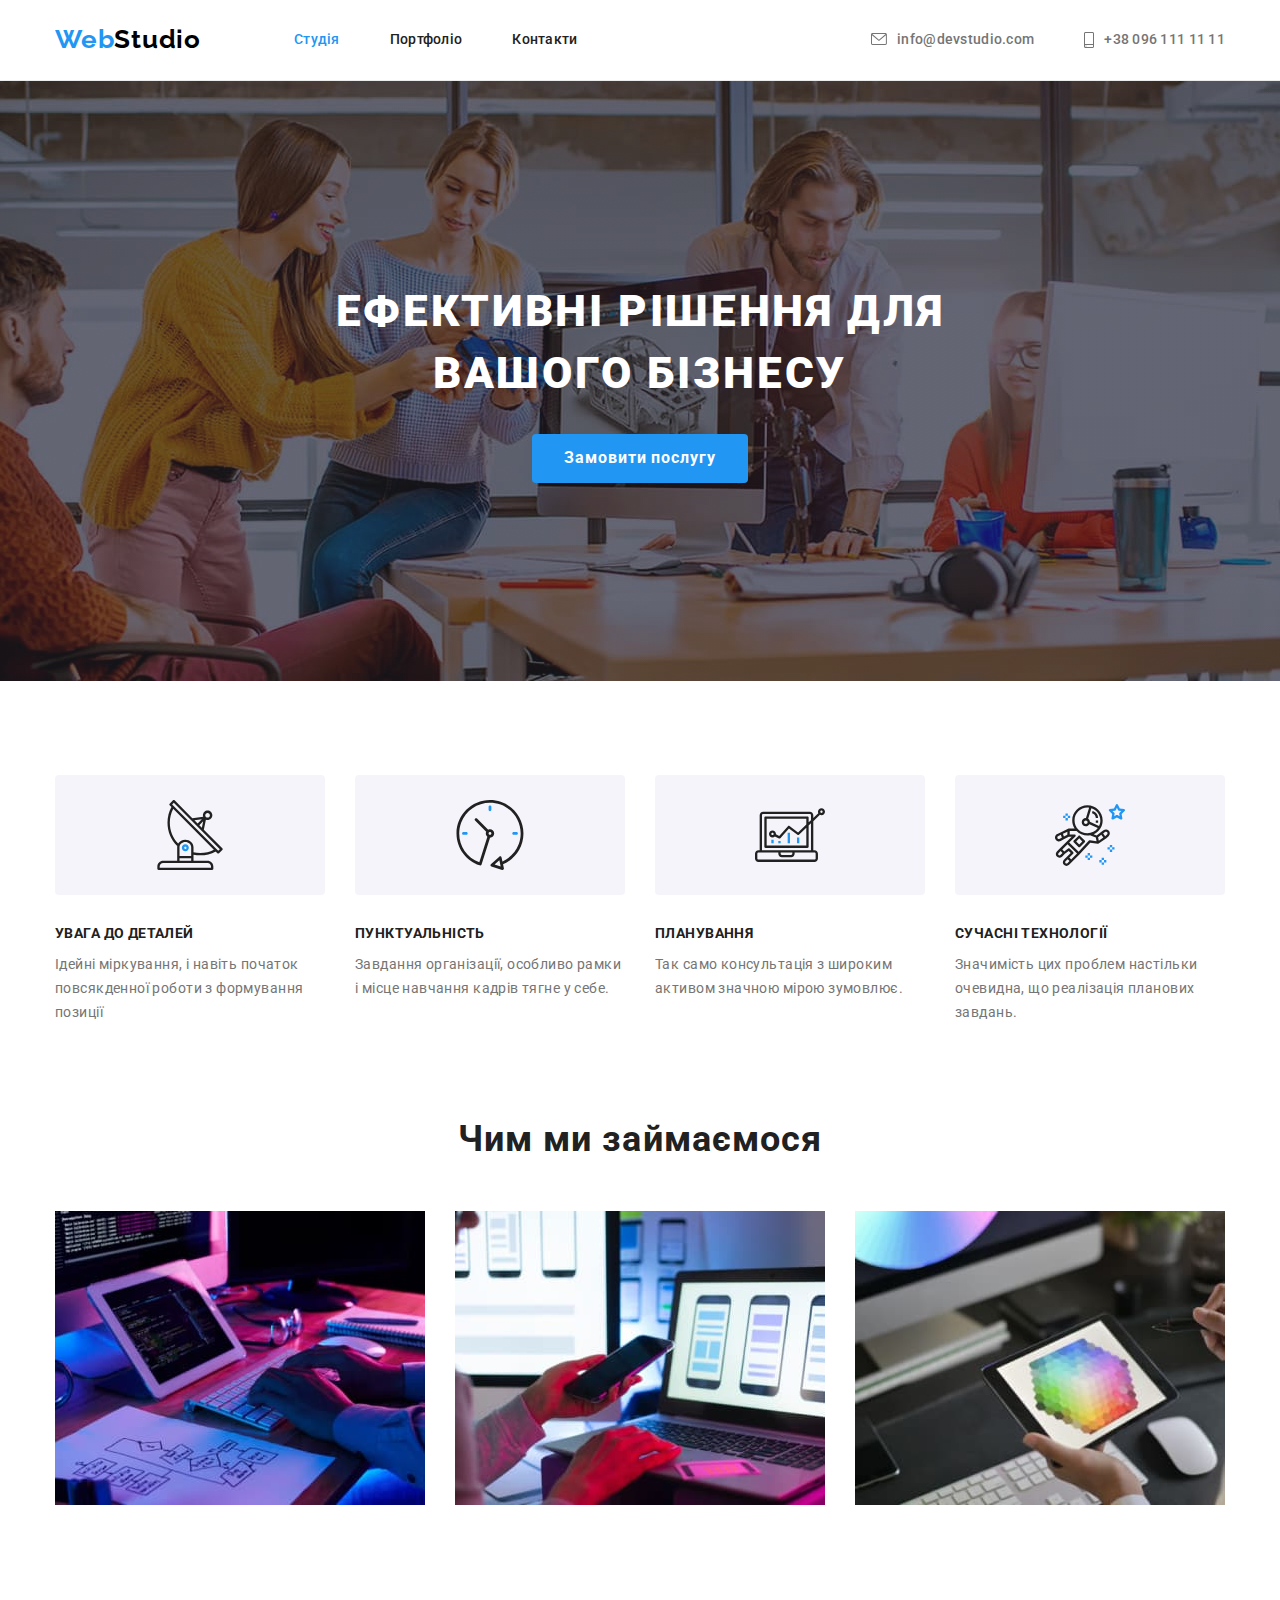
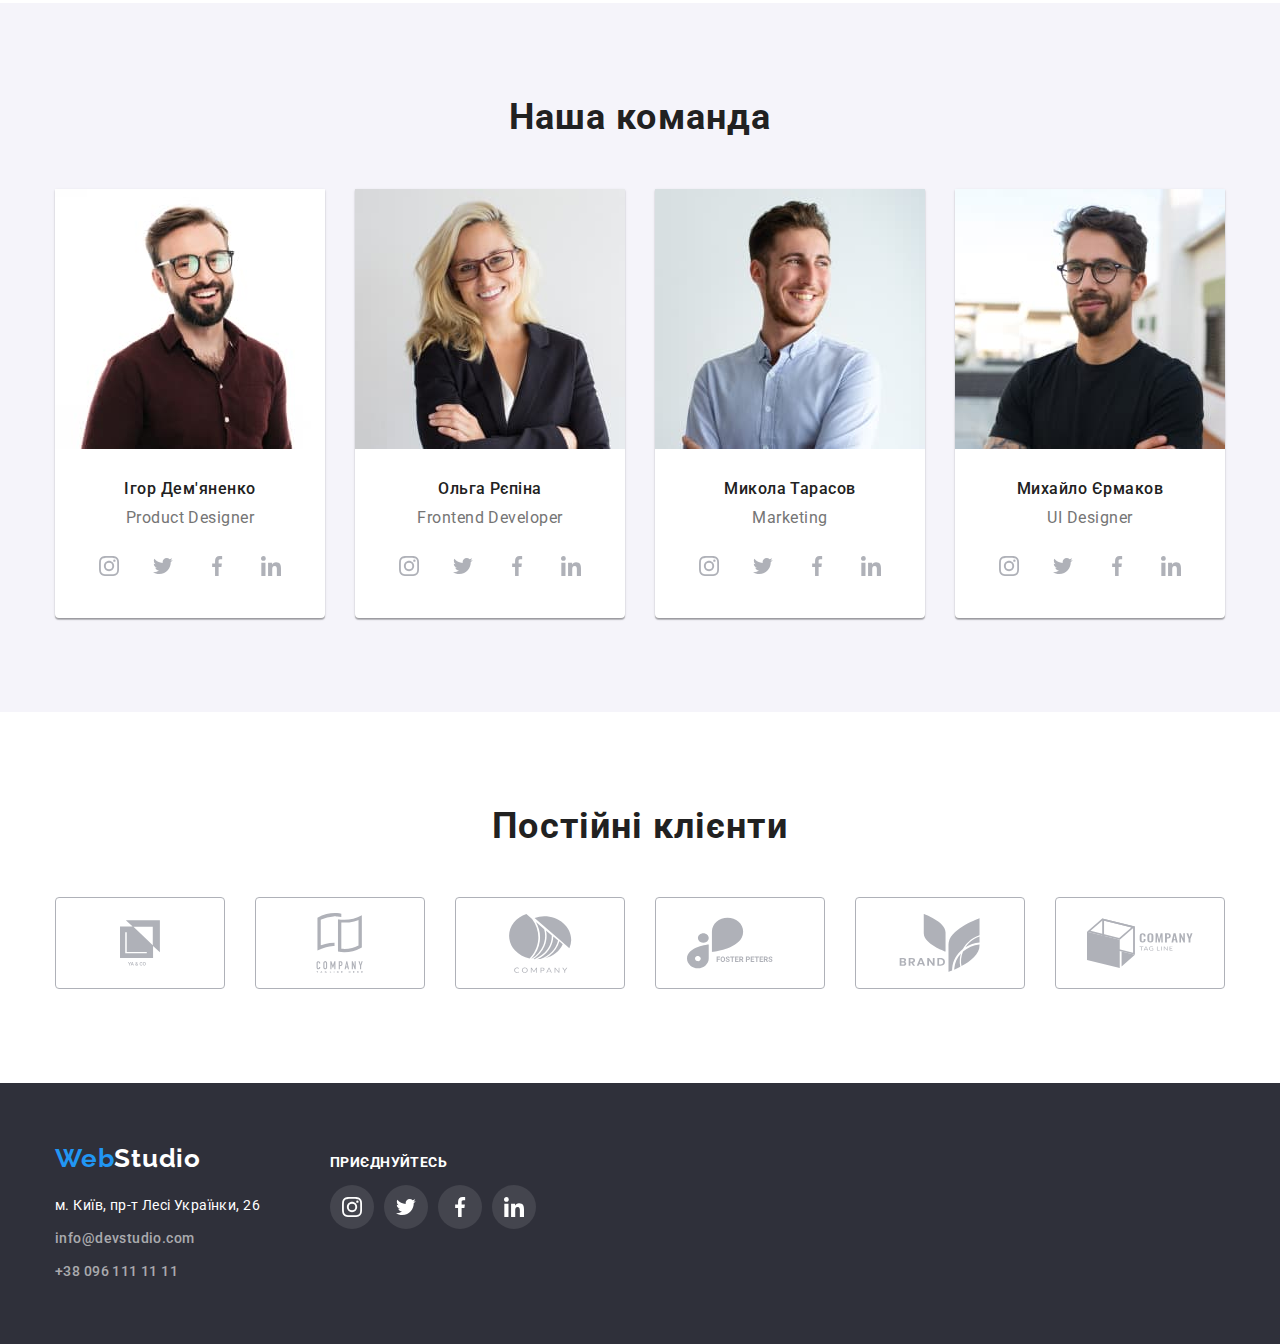
==== index.html @ f79027c0 "Adding necessary files" ====
<!DOCTYPE html>
<html lang="uk">

<head>

    <meta charset="UTF-8">
    <meta http-equiv="X-UA-Compatible" content="IE=edge">
    <meta name="viewport" content="width=device-width, initial-scale=1.0">
    <link rel="preconnect" href="https://fonts.googleapis.com">
    <link rel="preconnect" href="https://fonts.gstatic.com" crossorigin>
    <link
        href="https://fonts.googleapis.com/css2?family=Raleway:wght@700&family=Roboto:wght@400;500;700;900&display=swap"
        rel="stylesheet">
    <title>Document</title>
    <link rel="stylesheet"
        href="https://cdnjs.cloudflare.com/ajax/libs/modern-normalize/1.1.0/modern-normalize.min.css">
    <link rel="stylesheet" href="./css/styles.css">
</head>

<body>
    <header class="page-header">
        <div class="container">
            <div class="header-container">
                <nav class="header-nav">
                    <a href="#" class="logo">Web<span class="logo-part">Studio</span></a>
                    <ul class="nav list">
                        <li class="nav-item">
                            <a href="#" class="link current">Студія</a>
                        </li>
                        <li class="nav-item">
                            <a href="./portfolio.html" class="link">Портфоліо</a>
                        </li>
                        <li class="nav-item">
                            <a href="#" class="link">Контакти</a>
                        </li>
                        </ul>
                </nav>
                <ul class="auth-nav list">
                    <li><a href="mailto:info@devstudio.com" class="contacts nav-item">
                        <svg class="envelope" width="16px" height="12px">
                            <use href="./images/icons.svg#icon-envelope"></use>
                        </svg>
                        info@devstudio.com</a>
                    </li>
                    <li><a href="tel:+380961111111" class="contacts nav-item">
                        <svg class="smartphone" width="10px" height="16px">
                            <use href="./images/icons.svg#icon-smartphone"></use>
                        </svg>
                        +38 096 111 11 11</a></li>
                </ul>
            </div>
        </div>
    </header>
    <main>
        <section class="hero">
            <div class="container">
                <div class="hero-container">
                    <h1 class="hero-title">Ефективні рішення для вашого бізнесу</h1>
                    <button type="button" class="main-button cursors">Замовити послугу</button>
                </div>
            </div>
        </section>
        <section class="advantages">
            <div class="container">
                <h2 class="visually-hidden">Наші переваги</h2>
                <ul class="advantages-list list ">
                    <li class="advantage-list-item">
                        <div class="advantage-icon-card">
                            <svg class="advantage-icon" width="70px" height="70px">
                                <use href="./images/icons.svg#icon-antena"></use>
                            </svg>
                            
                        </div>
                        <h3>Увага до деталей</h3>
                        <p class="advantages-text">Ідейні міркування, і навіть початок повсякденної роботи з формування
                            позиції</p>
                    </li>
                    <li class="advantage-list-item">
                        <div class="advantage-icon-card">
                            <svg class="advantage-icon" width="70px" height="70px">
                                <use href="./images/icons.svg#icon-clock1"></use>
                            </svg>
                            
                        </div>
                        <h3 class="title">Пунктуальність</h3>
                        <p class="advantages-text">Завдання організації, особливо рамки і місце навчання кадрів тягне у
                            себе.</p>
                    </li>
                    <li class="advantage-list-item">
                        <div class="advantage-icon-card">
                            <svg class="advantage-icon" width="70px" height="70px">
                                <use href="./images/icons.svg#icon-computer"></use>
                            </svg>
                            
                        </div>
                        <h3 class="title">Планування</h3>
                        <p class="advantages-text">Так само консультація з широким активом значною мірою зумовлює.</p>
                    </li>
                    <li class="advantage-list-item">
                        <div class="advantage-icon-card">
                            <svg class="advantage-icon" width="70px" height="70px">
                                <use href="./images/icons.svg#icon-astronaut1"></use>
                            </svg>
                            
                        </div>
                        <h3 class="title">Сучасні технології</h3>
                        <p class="advantages-text">Значимість цих проблем настільки очевидна, що реалізація планових
                            завдань.</p>
                    </li>
                </ul>
            </div>
        </section>
        <section class="activity">
            <div class="container">
                <h2 class="activity-title">Чим ми займаємося</h2>
                <ul class="activity-list list">
                    <li class="activity-list-item">
                        <img src="./images/coding.jpg"
                            alt="Чоловік пише код, використовуючи планшет і портативну клавіатуру" width="370">
                    </li>
                    <li class="activity-list-item">
                        <img src="./images/monitor.jpg"
                            alt="Людина створює дизайн веб-сайту для смартфона на ноутбуці" width="370">
                    </li>
                    <li class="activity-list-item">
                        <img src="./images/rainbow.jpg"
                            alt="Людина використовує планшет та стилус, щоб вибрати колір з палітри" width="370">
                    </li>
                </ul>
            </div>
        </section>
        <section class="team">
            <div class="container">
                <h2 class="team-title">Наша команда</h2>
                <ul class="team-list list">
                    <li class="team-photos">
                        <img src="./images/1.jpg" alt="Усміхнений чоловік в окулярах" width="270">
                        <div class="image-text">
                            <h3>Ігор Дем'яненко</h3>
                            <p lang="en" class="team-element">Product Designer</p>
                        <ul class="team-socials list">
                            <li class="team-social-items"><a href="" class="team-social-links">
                                <svg class="team-icon" width="20px" height="20px">
                                    <use href="./images/icons.svg#icon-instagram"></use>
                                </svg>
                            </a></li>
                            <li class="team-social-items"><a href="" class="team-social-links">
                                <svg class="team-icon" width="20px" height="20px">
                                    <use href="./images/icons.svg#icon-twitter"></use>
                                </svg>
                            </a></li>
                            <li class="team-social-items"><a href="" class="team-social-links">
                                <svg class="team-icon" width="20px" height="20px">
                                    <use href="./images/icons.svg#icon-facebook"></use>
                                </svg>
                            </a></li>
                            <li class="team-social-items"><a href="" class="team-social-links">
                                <svg class="team-icon" width="20px" height="20px">
                                    <use href="./images/icons.svg#icon-linkedin"></use>
                                </svg>
                            </a></li>
                        </ul>
                        </div>
                    </li>
                    <li class="team-photos">
                        <img src="./images/2.jpg" alt="Усміхнена жінка в окулярах" width="270">
                        <div class="image-text">
                            <h3>Ольга Рєпіна</h3>
                            <p lang="en" class="team-element">Frontend Developer</p>
                        <ul class="team-socials list">
                                                        <li class="team-social-items"><a href="" class="team-social-links">
                                <svg class="team-icon" width="20px" height="20px">
                                    <use href="./images/icons.svg#icon-instagram"></use>
                                </svg>
                            </a></li>
                            <li class="team-social-items"><a href="" class="team-social-links">
                                <svg class="team-icon" width="20px" height="20px">
                                    <use href="./images/icons.svg#icon-twitter"></use>
                                </svg>
                            </a></li>
                            <li class="team-social-items"><a href="" class="team-social-links">
                                <svg class="team-icon" width="20px" height="20px">
                                    <use href="./images/icons.svg#icon-facebook"></use>
                                </svg>
                            </a></li>
                            <li class="team-social-items"><a href="" class="team-social-links">
                                <svg class="team-icon" width="20px" height="20px">
                                    <use href="./images/icons.svg#icon-linkedin"></use>
                                </svg>
                            </a></li>
                        </ul>
                        </div>
                    </li>
                    <li class="team-photos">
                        <img src="./images/3.jpg" alt="Усміхнений чоловік дивиться праворуч" width="270">
                        <div class="image-text">
                            <h3>Микола Тарасов</h3>
                            <p lang="en" class="team-element">Marketing</p>
                        <ul class="team-socials list">
                            <li class="team-social-items"><a href="" class="team-social-links">
                                    <svg class="team-icon" width="20px" height="20px">
                                        <use href="./images/icons.svg#icon-instagram"></use>
                                    </svg>
                                </a></li>
                            <li class="team-social-items"><a href="" class="team-social-links">
                                    <svg class="team-icon" width="20px" height="20px">
                                        <use href="./images/icons.svg#icon-twitter"></use>
                                    </svg>
                                </a></li>
                            <li class="team-social-items"><a href="" class="team-social-links">
                                    <svg class="team-icon" width="20px" height="20px">
                                        <use href="./images/icons.svg#icon-facebook"></use>
                                    </svg>
                                </a></li>
                            <li class="team-social-items"><a href="" class="team-social-links">
                                    <svg class="team-icon" width="20px" height="20px">
                                        <use href="./images/icons.svg#icon-linkedin"></use>
                                    </svg>
                                </a></li>
                        </ul>
                        </div>
                    </li>
                    <li class="team-photos">
                        <img src="./images/4.jpg" alt="Чоловік в окулярах з легкою посмішкою на обличчі"
                            width="270">
                        <div class="image-text">
                            <h3>Михайло Єрмаков</h3>
                            <p lang="en" class="team-element">UI Designer</p>
                        <ul class="team-socials list">
                            <li class="team-social-items"><a href="" class="team-social-links">
                                    <svg class="team-icon" width="20px" height="20px">
                                        <use href="./images/icons.svg#icon-instagram"></use>
                                    </svg>
                                </a></li>
                            <li class="team-social-items"><a href="" class="team-social-links">
                                    <svg class="team-icon" width="20px" height="20px">
                                        <use href="./images/icons.svg#icon-twitter"></use>
                                    </svg>
                                </a></li>
                            <li class="team-social-items"><a href="" class="team-social-links">
                                    <svg class="team-icon" width="20px" height="20px">
                                        <use href="./images/icons.svg#icon-facebook"></use>
                                    </svg>
                                </a></li>
                            <li class="team-social-items"><a href="" class="team-social-links">
                                    <svg class="team-icon" width="20px" height="20px">
                                        <use href="./images/icons.svg#icon-linkedin"></use>
                                    </svg>
                                </a></li>
                        </ul>
                        </div>
                    </li>
                </ul>
            </div>

        </section>
        <section class="clients">
            <div class="clients-container container">
            <h2 class="clients-title">Постійні клієнти</h2>
            <ul class="clients-list list">
                <li class="clients-item"><a href="" class="clients-link">
                    <svg class="clients-link-icon" width="40px" height="52px">
                        <use href="./images/icons.svg#icon-yaco"></use>
                    </svg>
                </a></li>
                <li class="clients-item"><a href="" class="clients-link">
                    <svg class="clients-link-icon" width="106px" height="60px">
                        <use href="./images/icons.svg#icon-taglineher"></use>
                    </svg>
                </a></li>
                <li class="clients-item"><a href="" class="clients-link">
                    <svg class="clients-link-icon" width="106px" height="60px">
                        <use href="./images/icons.svg#icon-company"></use>
                    </svg>
                </a></li>
                <li class="clients-item"><a href="" class="clients-link">
                    <svg class="clients-link-icon" width="106px" height="60px">
                        <use href="./images/icons.svg#icon-fosterpeters"></use>
                    </svg>
                </a></li>
                <li class="clients-item"><a href="" class="clients-link">
                    <svg class="clients-link-icon" width="106px" height="60px">
                        <use href="./images/icons.svg#icon-brand"></use>
                    </svg>
                </a></li>
                <li class="clients-item"><a href="" class="clients-link">
                    <svg class="clients-link-icon" width="106px" height="60px">
                        <use href="./images/icons.svg#icon-tagline"></use>
                    </svg>
                </a></li>
            </ul>
            </div>
        </section>
    </main>
    <footer class="footer">
        <div class="footer-container container">
        <div class="footer-navigation">
            <a href="#" class="logo">Web<span class="logo-part">Studio</span></a>
            <address>
                <ul class="footer-list list">
                    <li class="footer-nav">
                        <a href="https://goo.gl/maps/Ni8b5LG6es7MUAs99" class="map">м. Київ, пр-т Лесі Українки, 26</a>
                    </li>
                    <li class="footer-nav">
                        <a href="mailto:info@devstudio.com" class="contacts">info@devstudio.com</a>
                    </li>
                    <li class="footer-nav">
                        <a href="tel:+380961111111" class="contacts">+38 096 111 11 11</a>
                    </li>
                </ul>
            </address>
        </div>
            <div class="footer-links">
            <p class="footer-link-text">Приєднуйтесь</p>
            <ul class="soc-list list">
                <li class="soc-item"><a href="" class="soc-link">
                                    <svg class="soc-icon" width="20px" height="20px">
                                        <use href="./images/icons.svg#icon-instagram"></use>
                                    </svg>
                </a></li>
                <li class="soc-item"><a href="" class="soc-link">
                                    <svg class="soc-icon" width="20px" height="20px">
                                        <use href="./images/icons.svg#icon-twitter"></use>
                                    </svg>
                </a></li>
                <li class="soc-item"><a href="" class="soc-link">
                                    <svg class="soc-icon" width="20px" height="20px">
                                        <use href="./images/icons.svg#icon-facebook"></use>
                                    </svg>
                </a></li>
                <li class="soc-item"><a href="" class="soc-link">
                                    <svg class="soc-icon" width="20px" height="20px">
                                        <use href="./images/icons.svg#icon-linkedin"></use>
                                    </svg>
                </a>
            </li>
            </ul>
            </div>
        </div>
    </footer>
</body>
</html>
---- css/styles.css ----
/* Main Page */
html {
    box-sizing: border-box;
}

*,
* ::before,
* ::after {
    box-sizing: inherit;
}

:root {
    --primary-text-color: #757575;
    --secondary-text-color: #212121;
    --hover-color: #2196F3;
    --primary-bcg-color: #F5F4FA;
    --secondary-bcg-color: #FFFFFF;
    --icons-color:#AFB1B8;
}

body {
    color: var(--primary-text-color);
    background-color: #FFFFFF;
    font-family: 'Roboto';
}

.list {
    list-style: none;
    padding: 0;
    margin: 0;
}

.visually-hidden {
    position: absolute;
    white-space: nowrap;
    width: 1px;
    height: 1px;
    overflow: hidden;
    border: 0;
    padding: 0;
    clip: rect(0000);
    clip-path: inset(50%);
    margin: -1px;
}

.container {
    width: 1200px;
    padding-right: 15px;
    padding-left: 15px;
    margin: 0 auto;
}

/* Header*/

/* Logo */
.logo {
    flex-shrink: 0;
    color: #2196F3;
    text-decoration: none;
    font-family: 'Raleway';
    font-weight: 700;
    font-size: 26px;
    line-height: 1.2;
    letter-spacing: 0.03em;
}

.logo-part {
    color: black;
}

.page-header {
    margin-top: 0;
    border-bottom: 1px solid #ECECEC;
}

.header-container {
    display: flex;
    margin-top: 0;
    height: 80px;
    align-items: center;
    margin-left: auto;
    padding-top: 24px;
    padding-bottom: 25px;
    justify-content: space-between;
}

.header-nav {
    display: flex;
    margin-top: 0;
}

.header-nav {
    align-items: center;
    flex-grow: 1;
    gap: 93px;
}

.nav {
    display: flex;
}

.auth-nav {
    display: flex;
    align-items: center;
    gap: 50px;
}


.nav .link {
    padding-top: 32px;
    padding-bottom: 32px;
    color: var(--secondary-text-color);
    font-weight: 500;
    font-size: 14px;
    line-height: 1.1;
    letter-spacing: 0.02em;
    text-decoration: none;
}

.nav-item {
    display: flex;
    align-items: center;
    justify-content: center;
}

.nav-item:not(:last-child) {
    margin-right: 50px;
}

.nav .link:hover,
.nav .link:focus {
    color: var(--hover-color);
}

.nav .link.current {
    color: var(--hover-color);
}

.contacts {
    color: #757575;
    font-weight: 500;
    font-size: 14px;
    line-height: 1.1;
    letter-spacing: 0.02em;
    text-decoration: none;
}

.contacts:hover,
.contacts:focus {
    color: var(--hover-color);
}

.envelope {
    margin-right: 10px;
    fill: var(--primary-text-color);
}

.contacts:hover .envelope {
  fill: var(--hover-color);
}

.contacts:focus .envelope{
 fill: var(--hover-color);
}

.smartphone{
    margin-right: 10px;
    fill: var(--primary-text-color);
}
.contacts:hover .smartphone{
    fill: var(--hover-color);
}
.contacts:focus .smartphone{
    fill: var(--hover-color);
}


/* Hero */
.hero {
    padding-top: 200px;
    padding-bottom: 200px;
    background-color: #2F303A;
background-image: linear-gradient(rgba(47, 48, 58, 0.4), rgba(47, 48, 58, 0.4)), url(../images/background.jpg);
background-repeat: no-repeat;
background-position: center;
height: 600px;
max-width: 1600px;
margin-left: auto;
margin-right: auto;
background-size: cover;
}

.hero-container {
    align-items: center;
    justify-content: center;
    text-align: center;
}

.hero-title {
    margin: 0 auto;
    margin-bottom: 30px;
    margin-top: 0px;
    max-width: 696px;

    color: #FFFFFF;
    font-weight: 900;
    font-size: 44px;
    line-height: 1.4;
    letter-spacing: 0.06em;
    text-transform: uppercase;
    text-align: center;
}


/* Button */
.main-button {
    display: inline-block;
    border-radius: 4px;
    padding: 10px 32px;
    min-width: 216px;
    color: #FFFFFF;
    background-color: #2196F3;
    border: 0;
    font-family: 'Roboto';
    font-weight: 700;
    font-size: 16px;
    line-height: 1.8;
    letter-spacing: 0.06em;
}

.main-button:hover,
.main-button:focus {
    color: #FFFFFF;
    background-color: #188CE8;
    border: 0;
    box-shadow: 0px 4px 4px rgba(0, 0, 0, 0.15);
}

.button {
    display: inline-block;
    color: var(--secondary-text-color);
    background-color: #F5F4FA;
    border: 0;
    font-family: 'Roboto';
    font-weight: 500;
    font-size: 16px;
    line-height: 1.6;
    letter-spacing: 0.03em;
    border-radius: 4px;
    padding: 6px 22px;
    text-align: center;
    margin-top: 0;
}

.button :first-child {
    display: inline-block;
    padding: 6px 25px;
}

.button:hover,
.button:focus {
    color: #FFFFFF;
    background-color: var(--hover-color);
    box-shadow: 0px 3px 1px rgba(0, 0, 0, 0.1), 0px 1px 2px rgba(0, 0, 0, 0.08), 0px 2px 2px rgba(0, 0, 0, 0.12);
}

.cursors {
    cursor: pointer;
}

/* Advantages */
.advantages {
    padding-top: 94px;
    padding-bottom: 94px;
    background-color: var(--secondary-bcg-color);
}

.advantages-list {
    display: flex;
    /* align-items: center; */
    margin-top: 0;
    font-size: 14px;
    line-height: 24px;
    letter-spacing: 0.03em;
}

.advantage-list-item {
    width: 270px;
    margin-left: 0;
    margin-right: auto;
    margin-right: 30px;
}

.advantage-list-item:last-child {
    margin-right: 0;
}

.advantages-list h3 {
    margin-top: 0;
    margin-bottom: 10px;
    font-weight: 700;
    font-size: 14px;
    line-height: 1.2;
    letter-spacing: 0.03em;
    color: var(--secondary-text-color);
    text-transform: uppercase
}

.advantages-text {
    margin-top: 0;
    margin-bottom: 0;
}

.advantage-icon-card{
    background-color: var(--primary-bcg-color);
        display: flex;
        width: 270px;
        height: 120px;
        border-radius: 4px;
            justify-content: center;
            align-items: center;
            margin-top: 0;
            margin-bottom: 30px;
}

/* Our activity */
.activity {
    padding-bottom: 94px;
    background-color: var(--secondary-bcg-color);
}

.activity-list {
    display: flex;
    justify-content: space-between;
}

.activity-list-item {
    width: 370px;
    display: block;
    max-width: 100%;
    height: auto;
    margin-right: 30px;
}

.activity-list-item:last-child {
    margin-right: 0;
}

.activity-title {
    margin-top: 0;
    margin-bottom: 50px;
    text-align: center;
    color: var(--secondary-text-color);
    font-weight: 700;
    font-size: 36px;
    line-height: 1.2;
    letter-spacing: 0.03em;
}


/* Team */
.team {
    padding-bottom: 94px;
    padding-top: 94px;
    background-color: #F5F4FA;
}

.team-list {
    display: flex;
    justify-content: space-between;
}

.team-photos {
    width: 270px;
    background-color: #FFFFFF;
    font-size: 16px;
    line-height: 1.2;
    letter-spacing: 0.03em;
    border-radius: 0px 0px 4px 4px;
    box-shadow: 0px 1px 3px rgba(0, 0, 0, 0.12), 0px 1px 1px rgba(0, 0, 0, 0.14), 0px 2px 1px rgba(0, 0, 0, 0.2);
}

.team-photos:not(:last-child) {
    margin-right: 30px;
}

.team-photos img {
    display: block;
    max-width: 100%;
    height: auto;
}

.image-text {
    padding-top: 30px;
    padding-bottom: 30px;
}

.team-title {
    text-align: center;
    margin-bottom: 50px;
    margin-top: 0;
    margin-bottom: 50px;
    color: var(--secondary-text-color);
    font-weight: 700;
    font-size: 36px;
    line-height: 1.16;
    letter-spacing: 0.03em;
}

.team h3 {
    margin-top: 0px;
    margin-bottom: 10px;

    text-align: center;
    font-weight: 500;
    font-size: 16px;
    line-height: 1.2;
    color: var(--secondary-text-color);
}

.team-element {
    margin-top: 0;
    margin-bottom: 16px;
    text-align: center;
}

.team-socials {
    display: flex;
    justify-content: center;
    gap: 10px;
}


.team-social-links {
        display: flex;
        align-items:center;
        justify-content: center;
        width: 44px;
        height: 44px;
        background-color: var(--secondary-bcg-color);
        border-radius: 50%;
}

.team-social-links:hover,
.team-social-links:focus{
    background-color: var(--hover-color);
}

.team-icon{
    fill: var(--icons-color);
}

.team-social-links:hover .team-icon{
   fill: var(--secondary-bcg-color);
}

.team-social-links:focus .team-icon {
    fill: var(--secondary-bcg-color);
}
/* Clients */

.clients{
    padding-top: 94px;
    padding-bottom: 94px;
}

.clients-container{
    margin-left: auto;
    margin-right: auto;
}

.clients-title{
    margin-top: 0;
    margin-bottom: 50px;

    font-family: 'Roboto';
    font-style: normal;
    font-weight: 700;
    font-size: 36px;
    line-height: 1.16;
    text-align: center;
    letter-spacing: 0.03em;
    color: var(--secondary-text-color);
}

.clients-list {
    display: flex;
    gap: 30px;
}
.clients-item {
    width: calc((100% - 150px)/6);
   
}

.clients-link {
    display: flex;
    width: 170px;
    height: 92px;
    border: 1px solid #AFB1B8;
    border-radius: 4px;
    align-items: center;
    justify-content: center;
    fill: var(--icons-color);
}

.clients-link:hover,
.clients-link:focus{
    border: 1px solid var(--hover-color);
}
.clients-link:hover .clients-link-icon {
  fill: var(--hover-color);
}
.clients-link:focus .clients-link-icon {
    fill: var(--hover-color);
}
/* Footer  */
.footer {
    padding-top: 60px;
    padding-bottom: 60px;
    background-color: #2F303A;
}

.footer .logo {
    margin-top: 0;
    font-family: 'Raleway';
    font-weight: 700;
    font-size: 26px;
    line-height: 1.2;
    letter-spacing: 0.03em;
    text-decoration: none;
}


.footer-list {
    margin-top: 20px;
}

.footer .logo-part {
    color: #FFFFFF;
    margin-bottom: 20px;
}

.footer-nav {
    margin-top: 0;
}

.footer-nav:not(:last-child) {
    margin-bottom: 9px;
}

.footer .map {
    color: #FFFFFF;
    text-decoration: none;
    font-style: normal;
    font-style: normal;
    font-size: 14px;
    line-height: 1.7;
    letter-spacing: 0.03em;
    text-decoration: none;
}

.footer .map:hover,
.footer .map:focus {
    color: var(--hover-color);
}

.footer .contacts {
    color: rgba(255, 255, 255, 0.6);
    font-style: normal;
    font-size: 14px;
    line-height: 1.7;
    letter-spacing: 0.03em;
    text-decoration: none;
}

.footer .contacts:hover,
.contacts:focus {
    color: var(--hover-color);
}

.footer-link-text{
    margin-top: 0;
    text-transform: uppercase;
    font-family: 'Roboto';
        font-style: normal;
        font-weight: 700;
        font-size: 14px;
        line-height: 1.14;
        letter-spacing: 0.03em;
        color: var(--secondary-bcg-color);
}

.soc-list {
display: flex;
justify-content: center;
gap: 10px;
}

.soc-link {
    display: flex;
    align-items: center;
    justify-content: center;

    width: 44px;
    height: 44px;
    background-color: rgba(255, 255, 255, 0.1);
    border-radius: 50%;
}

.soc-icon{
    fill: var(--secondary-bcg-color);
}

.soc-link:hover,
.soc-link:focus{
    background-color: var(--hover-color);
}

.footer-container{
 display: flex;
 align-items: baseline;
}

.footer-navigation{
    margin-right: 70px;
}
/* Portfolio */

/* Filter */
.filter {
    padding-top: 94px;
    padding-bottom: 94px;
}

.button-container {
    display: flex;
    margin-top: 0px;
    align-items: center;
    justify-content: center;
    margin-bottom: 50px;
}

.button-container-item:not(:last-child) {
    margin-right: 8px;
}

.cards-container {
    width: 1230px;
    padding-left: 15px;
    padding-right: 15px;
    padding-bottom: 30px;
}

.portfolio-cards {
    display: flex;
    flex-wrap: wrap;
    margin-left: 0;
}

.portfolio-cards-element {
    flex-basis: calc((100% - 60px)/3);
    margin-right: 30px;
    margin-bottom: 30px;
}

.cards-text {
    padding: 20px 24px;
    border: 1px solid #EEEEEE;
}

.portfolio-cards-element:nth-last-child(-n+3) {
    margin-bottom: 0px;
}

.portfolio-cards-element:nth-child(3n) {
    margin-right: 0;
}


.portfolio-cards-element h3 {
    margin-top: 0;
    margin-bottom: 4px;
    font-weight: 700;
    font-size: 18px;
    line-height: 2;
    background-color: #FFFFFF;
    color: var(--secondary-text-color);
    letter-spacing: 0.06em;
}
.portfolio-cards-element:hover,
.position-cards-element:focus{
    box-shadow: 0px 1px 1px rgba(0, 0, 0, 0.12), 0px 4px 4px rgba(0, 0, 0, 0.06), 1px 4px 6px rgba(0, 0, 0, 0.16);
}
.portfolio-images {
    display: block;
    max-width: 100%;
    height: auto;
    margin-top: 0;
}

.portfolio-text {
    margin-top: 0;
    margin-bottom: 0;
    font-family: 'Roboto';
    font-size: 16px;
    line-height: 1.875;
    letter-spacing: 0.03em;
}
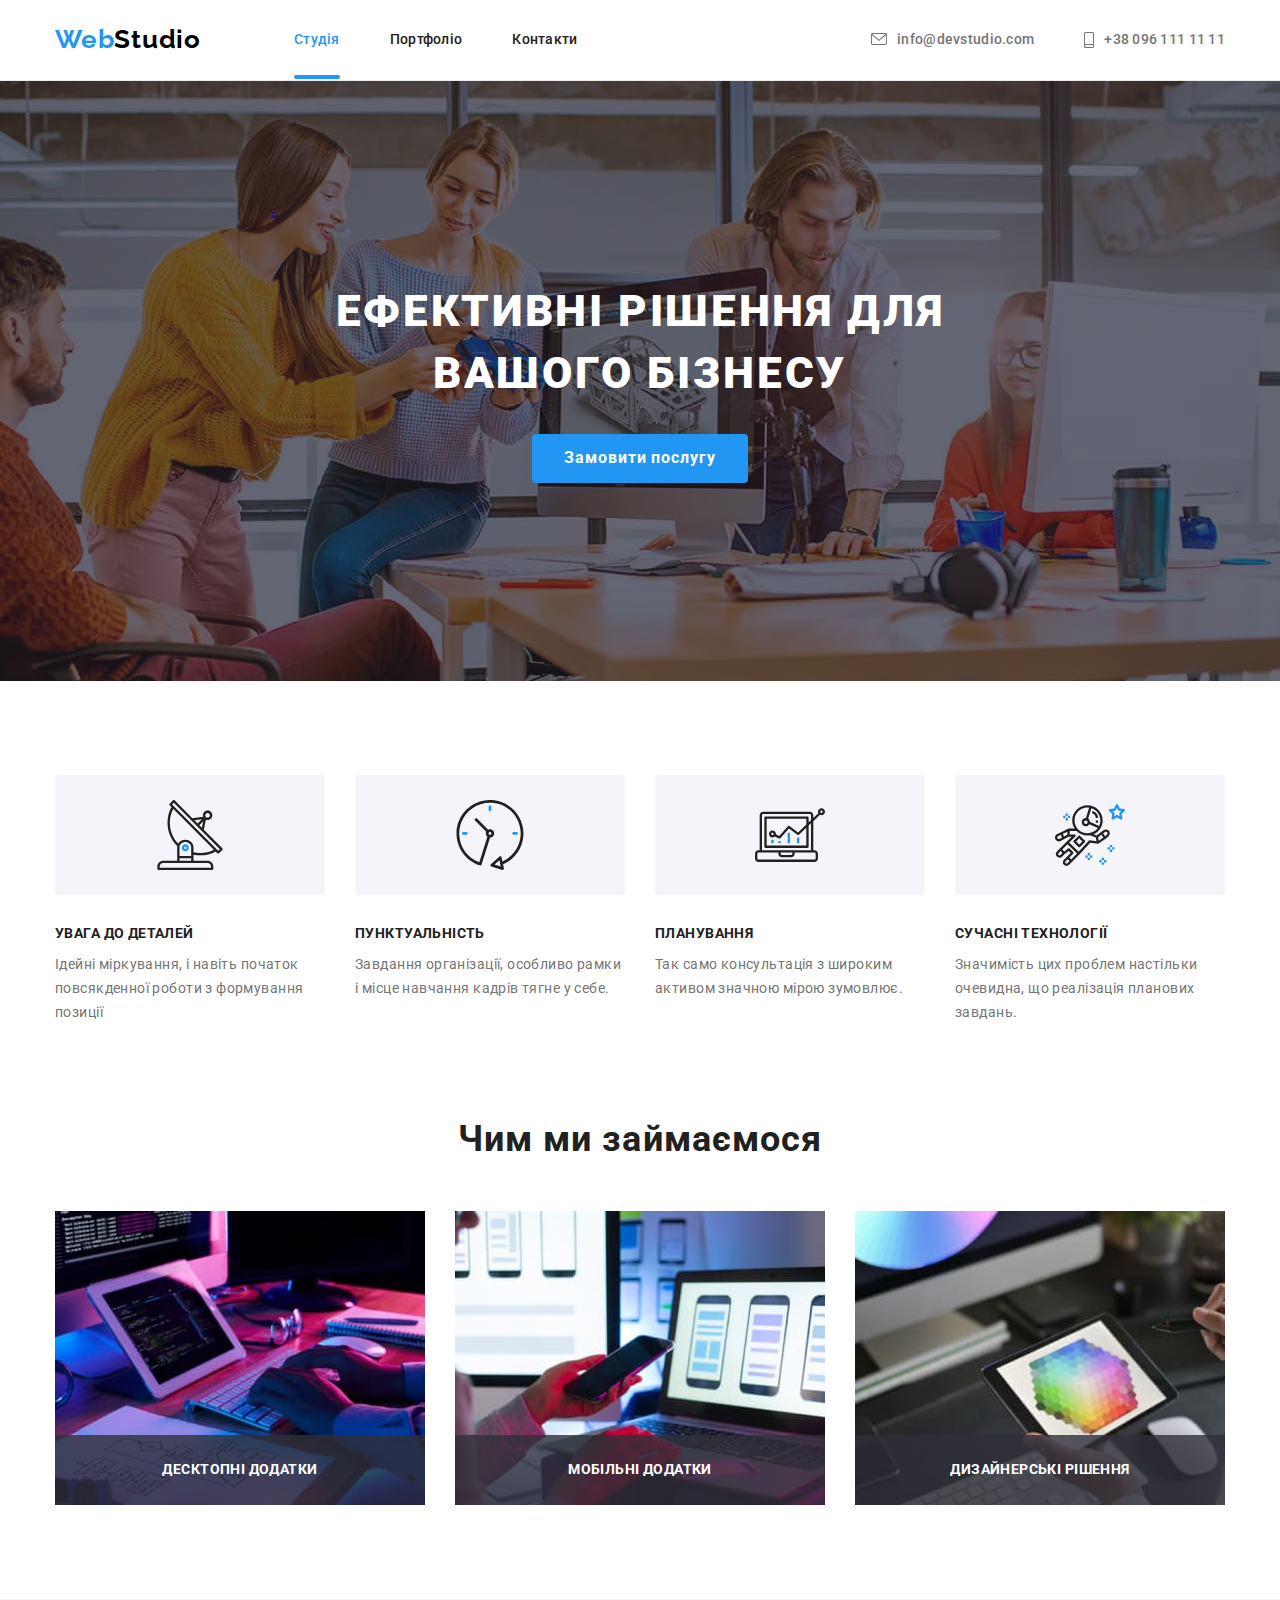
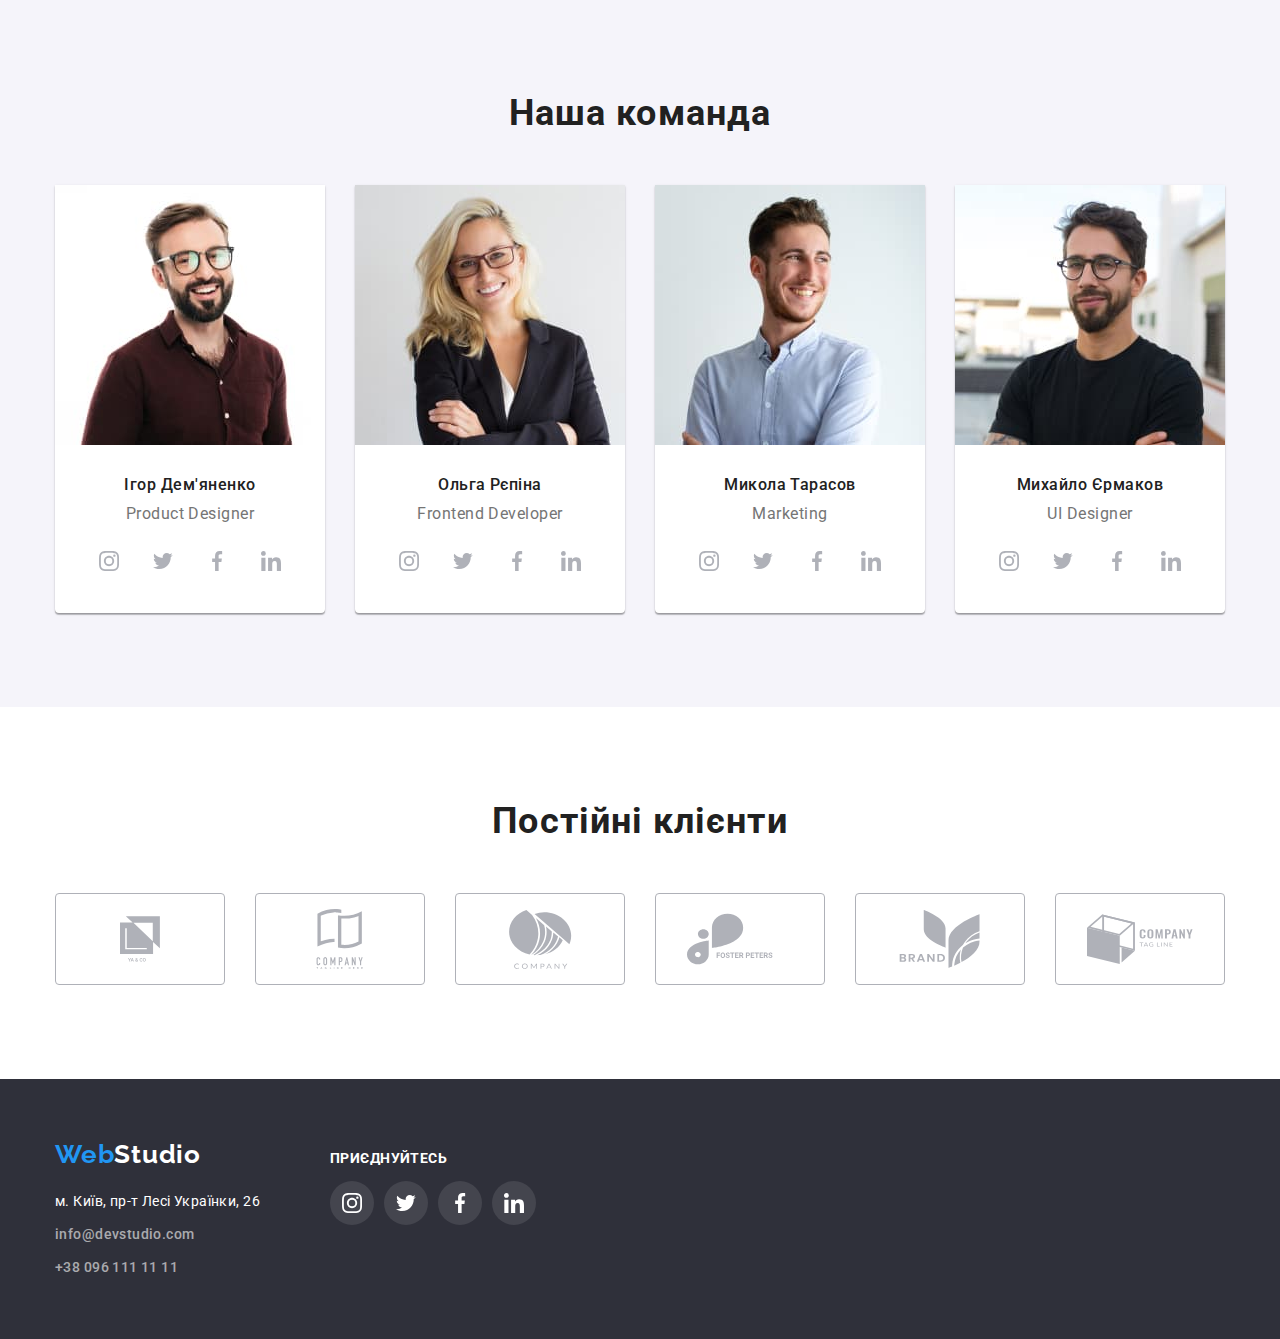
==== commit 55af67f5: "Update index.html, portfolio.html, styles.css" ====
--- a/index.html
+++ b/index.html
@@ -25,7 +25,7 @@
                     <a href="#" class="logo">Web<span class="logo-part">Studio</span></a>
                     <ul class="nav list">
                         <li class="nav-item">
-                            <a href="#" class="link current">Студія</a>
+                            <a href="#" class="current-link link current">Студія</a>
                         </li>
                         <li class="nav-item">
                             <a href="./portfolio.html" class="link">Портфоліо</a>
@@ -56,7 +56,7 @@
             <div class="container">
                 <div class="hero-container">
                     <h1 class="hero-title">Ефективні рішення для вашого бізнесу</h1>
-                    <button type="button" class="main-button cursors">Замовити послугу</button>
+                    <button type="button" class="main-button cursors" data-modal-open>Замовити послугу</button>
                 </div>
             </div>
         </section>
@@ -115,16 +115,31 @@
                 <h2 class="activity-title">Чим ми займаємося</h2>
                 <ul class="activity-list list">
                     <li class="activity-list-item">
-                        <img src="./images/coding.jpg"
-                            alt="Чоловік пише код, використовуючи планшет і портативну клавіатуру" width="370">
-                    </li>
+                        <div class="activity-thumb">
+                            <img src="./images/coding.jpg" alt="Чоловік пише код, використовуючи планшет і портативну клавіатуру" width="370" class="activity-image">
+                            <div class="activity-description">
+                                <p>Десктопні додатки</p>
+                            </div>
+                            </div>
+                    </li>
+       
                     <li class="activity-list-item">
+                        <div class="activity-thumb">
                         <img src="./images/monitor.jpg"
-                            alt="Людина створює дизайн веб-сайту для смартфона на ноутбуці" width="370">
+                            alt="Людина створює дизайн веб-сайту для смартфона на ноутбуці" width="370" class="activity-image">
+                            <div class="activity-description">
+                                <p>Мобільні додатки</p>
+                            </div>
+                            </div>
                     </li>
                     <li class="activity-list-item">
+                        <div class="activity-thumb">
                         <img src="./images/rainbow.jpg"
-                            alt="Людина використовує планшет та стилус, щоб вибрати колір з палітри" width="370">
+                            alt="Людина використовує планшет та стилус, щоб вибрати колір з палітри" width="370" class="activity-image">
+                            <div class="activity-description">
+                                <p>Дизайнерські рішення</p>
+                            </div>
+                        </div>
                     </li>
                 </ul>
             </div>
@@ -338,5 +353,15 @@
             </div>
         </div>
     </footer>
+    <div class="backdrop is-hidden" data-modal>
+        <div class="modal">
+            <button type="button" class="cross-button" data-modal-close>
+                <svg class="cross" width="11px" height="11px">
+                    <use href="./images/icons.svg#icon-cross"></use>
+                </svg>
+            </button>
+        </div>
+    </div>
+    <script src="./js/modal.js"></script>
 </body>
 </html>--- a/css/styles.css
+++ b/css/styles.css
@@ -16,6 +16,7 @@
     --primary-bcg-color: #F5F4FA;
     --secondary-bcg-color: #FFFFFF;
     --icons-color:#AFB1B8;
+    --time-distribution-function:(0.4, 0, 0.2, 1);
 }
 
 body {
@@ -115,22 +116,43 @@
     line-height: 1.1;
     letter-spacing: 0.02em;
     text-decoration: none;
-}
-
-.nav-item {
-    display: flex;
-    align-items: center;
-    justify-content: center;
-}
-
-.nav-item:not(:last-child) {
-    margin-right: 50px;
-}
-
+    transition-property: color;
+    transition-duration: 250ms;
+    transition-timing-function: var(--time-distribution-function);
+    /* transition: color 1000ms var(--time-distribution-function); */
+}
 .nav .link:hover,
 .nav .link:focus {
     color: var(--hover-color);
 }
+.current-link{
+    position: relative;
+}
+
+.current-link::after{
+content:"";
+display: block;
+    position: absolute;
+    width: 100%;
+    left: 0;
+    bottom: 0px;
+
+height: 4px;
+background-color: var(--hover-color);
+border-radius: 2px;
+}
+
+.nav-item {
+    display: flex;
+    align-items: center;
+    justify-content: center;
+}
+
+.nav-item:not(:last-child) {
+    margin-right: 50px;
+}
+
+
 
 .nav .link.current {
     color: var(--hover-color);
@@ -143,6 +165,10 @@
     line-height: 1.1;
     letter-spacing: 0.02em;
     text-decoration: none;
+    transition-property: color;
+    transition-duration: 250ms;
+    transition-timing-function: var(--time-distribution-function);
+    /* transition: color 250ms var(--time-distribution-function); */
 }
 
 .contacts:hover,
@@ -153,8 +179,12 @@
 .envelope {
     margin-right: 10px;
     fill: var(--primary-text-color);
-}
-
+    transition-property: fill;
+        transition-duration: 250ms;
+        transition-timing-function: var(--time-distribution-function);
+/* transition: fill 250ms var(--time-distribution-function);
+*/    
+}
 .contacts:hover .envelope {
   fill: var(--hover-color);
 }
@@ -166,6 +196,11 @@
 .smartphone{
     margin-right: 10px;
     fill: var(--primary-text-color);
+    transition-property: fill;
+        transition-duration: 250ms;
+        transition-timing-function: var(--time-distribution-function);
+        /* transition: fill 250ms var(--time-distribution-function);
+    */
 }
 .contacts:hover .smartphone{
     fill: var(--hover-color);
@@ -226,11 +261,12 @@
     font-size: 16px;
     line-height: 1.8;
     letter-spacing: 0.06em;
-}
+    transition-property: background-color, box-shadow;
+        transition-duration: 250ms;
+        transition-timing-function: var(--time-distribution-function);}
 
 .main-button:hover,
 .main-button:focus {
-    color: #FFFFFF;
     background-color: #188CE8;
     border: 0;
     box-shadow: 0px 4px 4px rgba(0, 0, 0, 0.15);
@@ -250,7 +286,10 @@
     padding: 6px 22px;
     text-align: center;
     margin-top: 0;
-}
+    transition-property: color, background-color, box-shadow;
+    transition-duration: 250ms;
+    transition-timing-function: var(--time-distribution-function);
+    }
 
 .button :first-child {
     display: inline-block;
@@ -342,9 +381,45 @@
     margin-right: 30px;
 }
 
+.activity-image{
+    display: block;
+    max-width: 100%;
+    height: auto;
+}
+
+
+
+.activity-description{
+position: absolute;
+bottom: 0;
+right: 0;
+width: 370px;
+height: 70px;
+background-color: rgba(47, 48, 58, 0.8);
+display: flex;
+align-items: center;
+justify-content: center;
+}
+.activity-description p{
+ text-transform: uppercase;
+ margin-top: 0;
+ margin-bottom: 0;
+color: var(--secondary-bcg-color);
+ font-weight: 700;
+    font-size: 14px;
+    line-height: 1.14;
+    letter-spacing: 0.03em;
+}
 .activity-list-item:last-child {
     margin-right: 0;
 }
+
+.activity-thumb {
+    position: relative;
+}
+
+
+
 
 .activity-title {
     margin-top: 0;
@@ -356,6 +431,7 @@
     line-height: 1.2;
     letter-spacing: 0.03em;
 }
+
 
 
 /* Team */
@@ -439,7 +515,10 @@
         height: 44px;
         background-color: var(--secondary-bcg-color);
         border-radius: 50%;
-}
+        transition-property: background-color;
+            transition-duration: 250ms;
+            transition-timing-function: var(--time-distribution-function);
+        }
 
 .team-social-links:hover,
 .team-social-links:focus{
@@ -448,7 +527,10 @@
 
 .team-icon{
     fill: var(--icons-color);
-}
+    transition-property: fill;
+        transition-duration: 250ms;
+        transition-timing-function: var(--time-distribution-function);
+    }
 
 .team-social-links:hover .team-icon{
    fill: var(--secondary-bcg-color);
@@ -501,17 +583,88 @@
     align-items: center;
     justify-content: center;
     fill: var(--icons-color);
+    transition-property: border;
+        transition-duration: 250ms;
+        transition-timing-function: var(--time-distribution-function);
+    }
+.clients-link-icon{
+    fill: #AFB1B8;
+    transition-property: fill;
+    transition-duration: 250ms;
+    transition-timing-function: var(--time-distribution-function);
+    /* transition: fill 250ms var(--time-distribution-function); */
 }
 
 .clients-link:hover,
 .clients-link:focus{
     border: 1px solid var(--hover-color);
 }
+
 .clients-link:hover .clients-link-icon {
   fill: var(--hover-color);
 }
 .clients-link:focus .clients-link-icon {
     fill: var(--hover-color);
+}
+
+/* Modal */
+.backdrop{
+    position: fixed; 
+    top: 0;
+    left: 0;
+    width: 100%;
+    height: 100%;
+    background-color: rgba(0, 0, 0, 0.2);
+    opacity: 1;
+    transition-property: opacity;
+    transition-duration: 250ms;
+    transition-timing-function: var(--time-distribution-function);
+    /* transition: opacity 250ms var(--time-distribution-function), background-color 250ms var(--time-distribution-function); */
+}
+.is-hidden{
+    opacity: 0;
+    visibility: hidden;
+    pointer-events: none;
+}
+.modal{
+    position: absolute;
+    min-width: 528px;
+    min-height: 581px;
+    top: 50%;
+    left: 50%;
+    border-radius: 4px;
+    opacity: 1;
+    transform: translate(-50%, -50%) scale(1);
+    background-color: var(--secondary-bcg-color);
+    transition-property: transform;
+    transition-duration: 250ms;
+    transition-timing-function: var(--time-distribution-function);
+    /* transition: transform 250ms var(--time-distribution-function, background-color 250ms var(--time-distribution-function); */
+}
+.backdrop.is-hidden .modal{
+    transform: translate(-50%, -50%) scale(1.1);
+    opacity: 0;
+}
+
+.cross-button{
+    right: 0;
+  position: absolute;
+
+    top: 8px;
+    right: 8px;
+    width: 30px;
+    height: 30px;
+    padding: 9px 10px;
+    border-radius: 50%;
+    border: 1px solid rgba(0, 0, 0, 0.1);
+    background-color: var(--secondary-bcg-color);
+    cursor: pointer;
+}
+
+.cross{
+transform: translate(-50%, -50%);
+position: absolute;
+    fill: #000000;
 }
 /* Footer  */
 .footer {
@@ -557,6 +710,9 @@
     line-height: 1.7;
     letter-spacing: 0.03em;
     text-decoration: none;
+    transition-property: color;
+        transition-duration: 250ms;
+        transition-timing-function: var(--time-distribution-function);
 }
 
 .footer .map:hover,
@@ -571,6 +727,9 @@
     line-height: 1.7;
     letter-spacing: 0.03em;
     text-decoration: none;
+    transition-property: color;
+        transition-duration: 250ms;
+        transition-timing-function: var(--time-distribution-function);
 }
 
 .footer .contacts:hover,
@@ -605,6 +764,10 @@
     height: 44px;
     background-color: rgba(255, 255, 255, 0.1);
     border-radius: 50%;
+
+    transition-property: background-color;
+        transition-duration: 250ms;
+        transition-timing-function: var(--time-distribution-function);
 }
 
 .soc-icon{
@@ -652,16 +815,13 @@
 }
 
 .portfolio-cards {
+
     display: flex;
     flex-wrap: wrap;
     margin-left: 0;
 }
 
-.portfolio-cards-element {
-    flex-basis: calc((100% - 60px)/3);
-    margin-right: 30px;
-    margin-bottom: 30px;
-}
+
 
 .cards-text {
     padding: 20px 24px;
@@ -692,6 +852,7 @@
     box-shadow: 0px 1px 1px rgba(0, 0, 0, 0.12), 0px 4px 4px rgba(0, 0, 0, 0.06), 1px 4px 6px rgba(0, 0, 0, 0.16);
 }
 .portfolio-images {
+   
     display: block;
     max-width: 100%;
     height: auto;
@@ -705,4 +866,46 @@
     font-size: 16px;
     line-height: 1.875;
     letter-spacing: 0.03em;
+}
+
+.portfolio-cards-element {
+    flex-basis: calc((100% - 60px)/3);
+    margin-right: 30px;
+    margin-bottom: 30px;
+    /* transition-property: box-shadow;
+    transition-duration: 250ms;
+    transition-timing-function: var(--time-distribution-function); */
+    transition: box-shadow 250ms var(--time-distribution-function);
+}
+
+.portfolio-cards-thumb{
+    position: relative;
+        overflow: hidden;
+}
+.portfolio-cards-description{
+    position: absolute;
+    top: 0;
+    left: 0;
+    width: 100%;
+    height: 100%;
+    background-color: rgba(33, 150, 243, 0.9);
+    color: var(--secondary-bcg-color);
+padding: 63px 24px;
+z-index: 1;
+transform: translateY(100%);
+transition-property: transform;
+transition-duration: 250ms;
+transition-timing-function: var(--time-distribution-function);
+}
+
+.portfolio-cards-description p{
+font-weight: 400;
+    font-size: 18px;
+    line-height: 1.55;
+    letter-spacing: 0.03em;
+}
+    
+.portfolio-cards-element:hover .portfolio-cards-description{
+    transform: translateY(0);
+    pointer-events: none;
 }